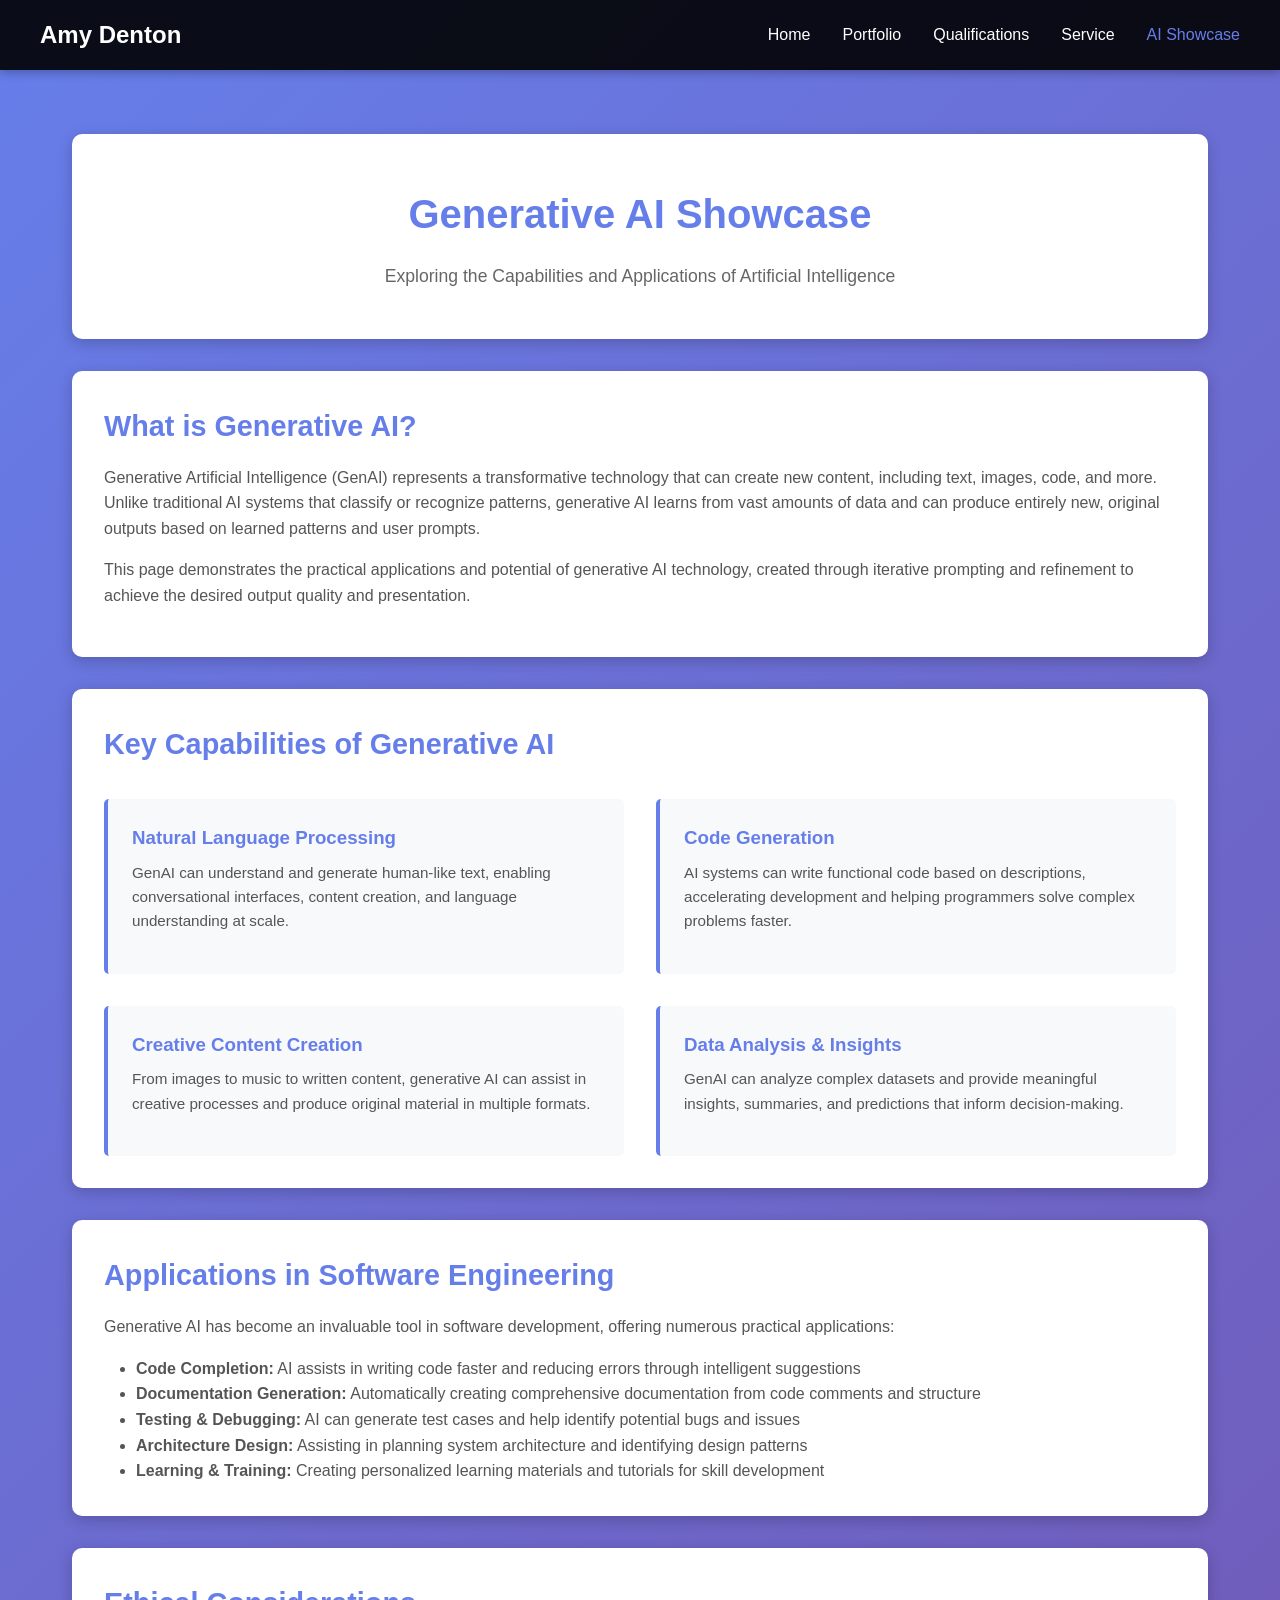
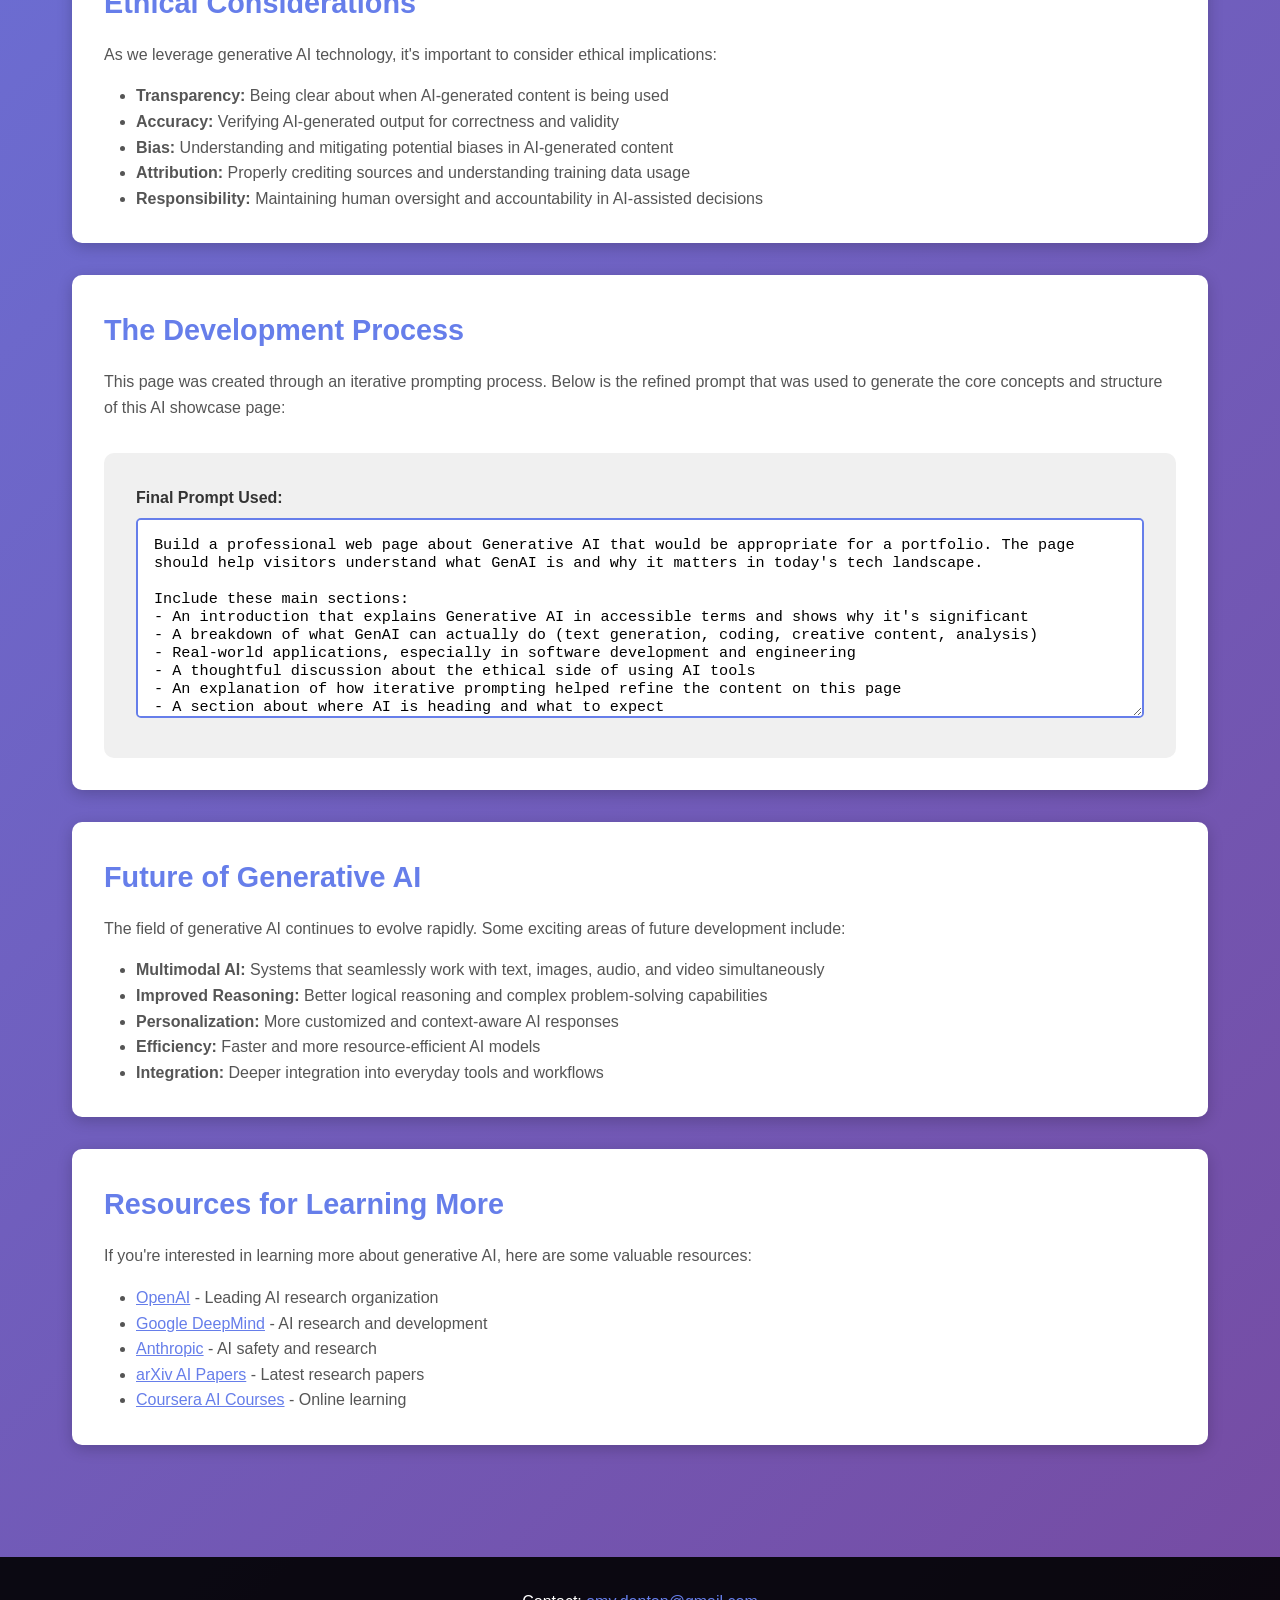
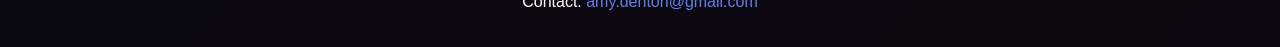
==== genai.html @ 45a6ced4 "Add files via upload page files + resume/photo" ====
<!DOCTYPE html>
<html lang="en">
<head>
    <meta charset="UTF-8">
    <meta name="viewport" content="width=device-width, initial-scale=1.0">
    <title>AI Showcase | Amy Denton</title>
    <style>
        * {
            margin: 0;
            padding: 0;
            box-sizing: border-box;
        }

        body {
            font-family: 'Segoe UI', Tahoma, Geneva, Verdana, sans-serif;
            line-height: 1.6;
            color: #333;
            background: linear-gradient(135deg, #667eea 0%, #764ba2 100%);
            min-height: 100vh;
        }

        nav {
            background-color: rgba(0, 0, 0, 0.9);
            padding: 1rem 2rem;
            position: sticky;
            top: 0;
            z-index: 100;
            box-shadow: 0 2px 10px rgba(0, 0, 0, 0.3);
        }

        .nav-container {
            max-width: 1200px;
            margin: 0 auto;
            display: flex;
            justify-content: space-between;
            align-items: center;
        }

        .logo {
            font-size: 1.5rem;
            font-weight: bold;
            color: white;
        }

        .nav-links {
            display: flex;
            list-style: none;
            gap: 2rem;
        }

        .nav-links a {
            color: white;
            text-decoration: none;
            transition: color 0.3s;
        }

        .nav-links a:hover {
            color: #667eea;
        }

        main {
            max-width: 1200px;
            margin: 2rem auto;
            padding: 2rem;
        }

        .hero {
            background: white;
            padding: 3rem 2rem;
            border-radius: 10px;
            margin-bottom: 2rem;
            box-shadow: 0 4px 15px rgba(0, 0, 0, 0.2);
            text-align: center;
        }

        .hero h1 {
            color: #667eea;
            margin-bottom: 1rem;
            font-size: 2.5rem;
        }

        .hero p {
            color: #666;
            font-size: 1.1rem;
        }

        .content-section {
            background: white;
            padding: 2rem;
            border-radius: 10px;
            margin-bottom: 2rem;
            box-shadow: 0 4px 15px rgba(0, 0, 0, 0.2);
        }

        .content-section h2 {
            color: #667eea;
            margin-bottom: 1rem;
            font-size: 1.8rem;
        }

        .content-section p {
            color: #555;
            margin-bottom: 1rem;
        }

        .ai-features {
            display: grid;
            grid-template-columns: 1fr 1fr;
            gap: 2rem;
            margin-top: 2rem;
        }

        .feature {
            padding: 1.5rem;
            background: #f8f9fa;
            border-left: 4px solid #667eea;
            border-radius: 5px;
        }

        .feature h3 {
            color: #667eea;
            margin-bottom: 0.5rem;
        }

        .feature p {
            color: #555;
            font-size: 0.95rem;
        }

        .prompt-container {
            background: #f0f0f0;
            padding: 2rem;
            border-radius: 10px;
            margin-top: 2rem;
        }

        .prompt-container label {
            display: block;
            margin-bottom: 0.5rem;
            font-weight: bold;
            color: #333;
        }

        textarea {
            width: 100%;
            height: 200px;
            padding: 1rem;
            border: 2px solid #667eea;
            border-radius: 5px;
            font-family: 'Courier New', monospace;
            font-size: 0.95rem;
            resize: vertical;
        }

        textarea:focus {
            outline: none;
            box-shadow: 0 0 10px rgba(102, 126, 234, 0.3);
        }

        footer {
            background-color: rgba(0, 0, 0, 0.9);
            color: white;
            text-align: center;
            padding: 2rem;
            margin-top: 3rem;
        }

        footer a {
            color: #667eea;
            text-decoration: none;
        }

        footer a:hover {
            text-decoration: underline;
        }

        @media (max-width: 768px) {
            .ai-features {
                grid-template-columns: 1fr;
            }

            .nav-links {
                gap: 1rem;
            }

            .hero h1 {
                font-size: 1.8rem;
            }
        }
    </style>
</head>
<body>
    <nav>
        <div class="nav-container">
            <div class="logo">Amy Denton</div>
            <ul class="nav-links">
                <li><a href="index.html">Home</a></li>
                <li><a href="portfolio.html">Portfolio</a></li>
                <li><a href="qualifications.html">Qualifications</a></li>
                <li><a href="service.html">Service</a></li>
                <li><a href="genai.html" style="color: #667eea;">AI Showcase</a></li>
            </ul>
        </div>
    </nav>

    <main>
        <section class="hero">
            <h1>Generative AI Showcase</h1>
            <p>Exploring the Capabilities and Applications of Artificial Intelligence</p>
        </section>

        <section class="content-section">
            <h2>What is Generative AI?</h2>
            <p>Generative Artificial Intelligence (GenAI) represents a transformative technology that can create new content, including text, images, code, and more. Unlike traditional AI systems that classify or recognize patterns, generative AI learns from vast amounts of data and can produce entirely new, original outputs based on learned patterns and user prompts.</p>
            <p>This page demonstrates the practical applications and potential of generative AI technology, created through iterative prompting and refinement to achieve the desired output quality and presentation.</p>
        </section>

        <section class="content-section">
            <h2>Key Capabilities of Generative AI</h2>
            <div class="ai-features">
                <div class="feature">
                    <h3>Natural Language Processing</h3>
                    <p>GenAI can understand and generate human-like text, enabling conversational interfaces, content creation, and language understanding at scale.</p>
                </div>
                <div class="feature">
                    <h3>Code Generation</h3>
                    <p>AI systems can write functional code based on descriptions, accelerating development and helping programmers solve complex problems faster.</p>
                </div>
                <div class="feature">
                    <h3>Creative Content Creation</h3>
                    <p>From images to music to written content, generative AI can assist in creative processes and produce original material in multiple formats.</p>
                </div>
                <div class="feature">
                    <h3>Data Analysis & Insights</h3>
                    <p>GenAI can analyze complex datasets and provide meaningful insights, summaries, and predictions that inform decision-making.</p>
                </div>
            </div>
        </section>

        <section class="content-section">
            <h2>Applications in Software Engineering</h2>
            <p>Generative AI has become an invaluable tool in software development, offering numerous practical applications:</p>
            <ul style="margin-left: 2rem; color: #555;">
                <li><strong>Code Completion:</strong> AI assists in writing code faster and reducing errors through intelligent suggestions</li>
                <li><strong>Documentation Generation:</strong> Automatically creating comprehensive documentation from code comments and structure</li>
                <li><strong>Testing & Debugging:</strong> AI can generate test cases and help identify potential bugs and issues</li>
                <li><strong>Architecture Design:</strong> Assisting in planning system architecture and identifying design patterns</li>
                <li><strong>Learning & Training:</strong> Creating personalized learning materials and tutorials for skill development</li>
            </ul>
        </section>

        <section class="content-section">
            <h2>Ethical Considerations</h2>
            <p>As we leverage generative AI technology, it's important to consider ethical implications:</p>
            <ul style="margin-left: 2rem; color: #555;">
                <li><strong>Transparency:</strong> Being clear about when AI-generated content is being used</li>
                <li><strong>Accuracy:</strong> Verifying AI-generated output for correctness and validity</li>
                <li><strong>Bias:</strong> Understanding and mitigating potential biases in AI-generated content</li>
                <li><strong>Attribution:</strong> Properly crediting sources and understanding training data usage</li>
                <li><strong>Responsibility:</strong> Maintaining human oversight and accountability in AI-assisted decisions</li>
            </ul>
        </section>

        <section class="content-section">
            <h2>The Development Process</h2>
            <p>This page was created through an iterative prompting process. Below is the refined prompt that was used to generate the core concepts and structure of this AI showcase page:</p>
            
            <div class="prompt-container">
                <label for="ai-prompt">Final Prompt Used:</label>
                <textarea id="ai-prompt" readonly>Build a professional web page about Generative AI that would be appropriate for a portfolio. The page should help visitors understand what GenAI is and why it matters in today's tech landscape.

Include these main sections:
- An introduction that explains Generative AI in accessible terms and shows why it's significant
- A breakdown of what GenAI can actually do (text generation, coding, creative content, analysis)
- Real-world applications, especially in software development and engineering
- A thoughtful discussion about the ethical side of using AI tools
- An explanation of how iterative prompting helped refine the content on this page
- A section about where AI is heading and what to expect
- Curated links to reputable AI research organizations

Design considerations:
- Use clear visual organization with good hierarchy
- Apply a modern color scheme (purples and blues work well)
- Make information scannable with lists and sections
- Ensure navigation connects back to other portfolio pages
- Show that I understand both the technical side and the responsible use of AI

This prompt itself should appear in a text area so visitors can see the actual process behind the page creation.</textarea>
            </div>
        </section>

        <section class="content-section">
            <h2>Future of Generative AI</h2>
            <p>The field of generative AI continues to evolve rapidly. Some exciting areas of future development include:</p>
            <ul style="margin-left: 2rem; color: #555;">
                <li><strong>Multimodal AI:</strong> Systems that seamlessly work with text, images, audio, and video simultaneously</li>
                <li><strong>Improved Reasoning:</strong> Better logical reasoning and complex problem-solving capabilities</li>
                <li><strong>Personalization:</strong> More customized and context-aware AI responses</li>
                <li><strong>Efficiency:</strong> Faster and more resource-efficient AI models</li>
                <li><strong>Integration:</strong> Deeper integration into everyday tools and workflows</li>
            </ul>
        </section>

        <section class="content-section">
            <h2>Resources for Learning More</h2>
            <p>If you're interested in learning more about generative AI, here are some valuable resources:</p>
            <ul style="margin-left: 2rem; color: #555;">
                <li><a href="https://www.openai.com" target="_blank" style="color: #667eea;">OpenAI</a> - Leading AI research organization</li>
                <li><a href="https://www.deepmind.google" target="_blank" style="color: #667eea;">Google DeepMind</a> - AI research and development</li>
                <li><a href="https://www.anthropic.com" target="_blank" style="color: #667eea;">Anthropic</a> - AI safety and research</li>
                <li><a href="https://arxiv.org/list/cs.AI/recent" target="_blank" style="color: #667eea;">arXiv AI Papers</a> - Latest research papers</li>
                <li><a href="https://www.coursera.org/courses?query=generative%20ai" target="_blank" style="color: #667eea;">Coursera AI Courses</a> - Online learning</li>
            </ul>
        </section>
    </main>

    <footer>
        <div>
            <p>Contact: <a href="mailto:amy.denton@gmail.com">amy.denton@gmail.com</a></p>
        </div>
    </footer>
</body>
</html>
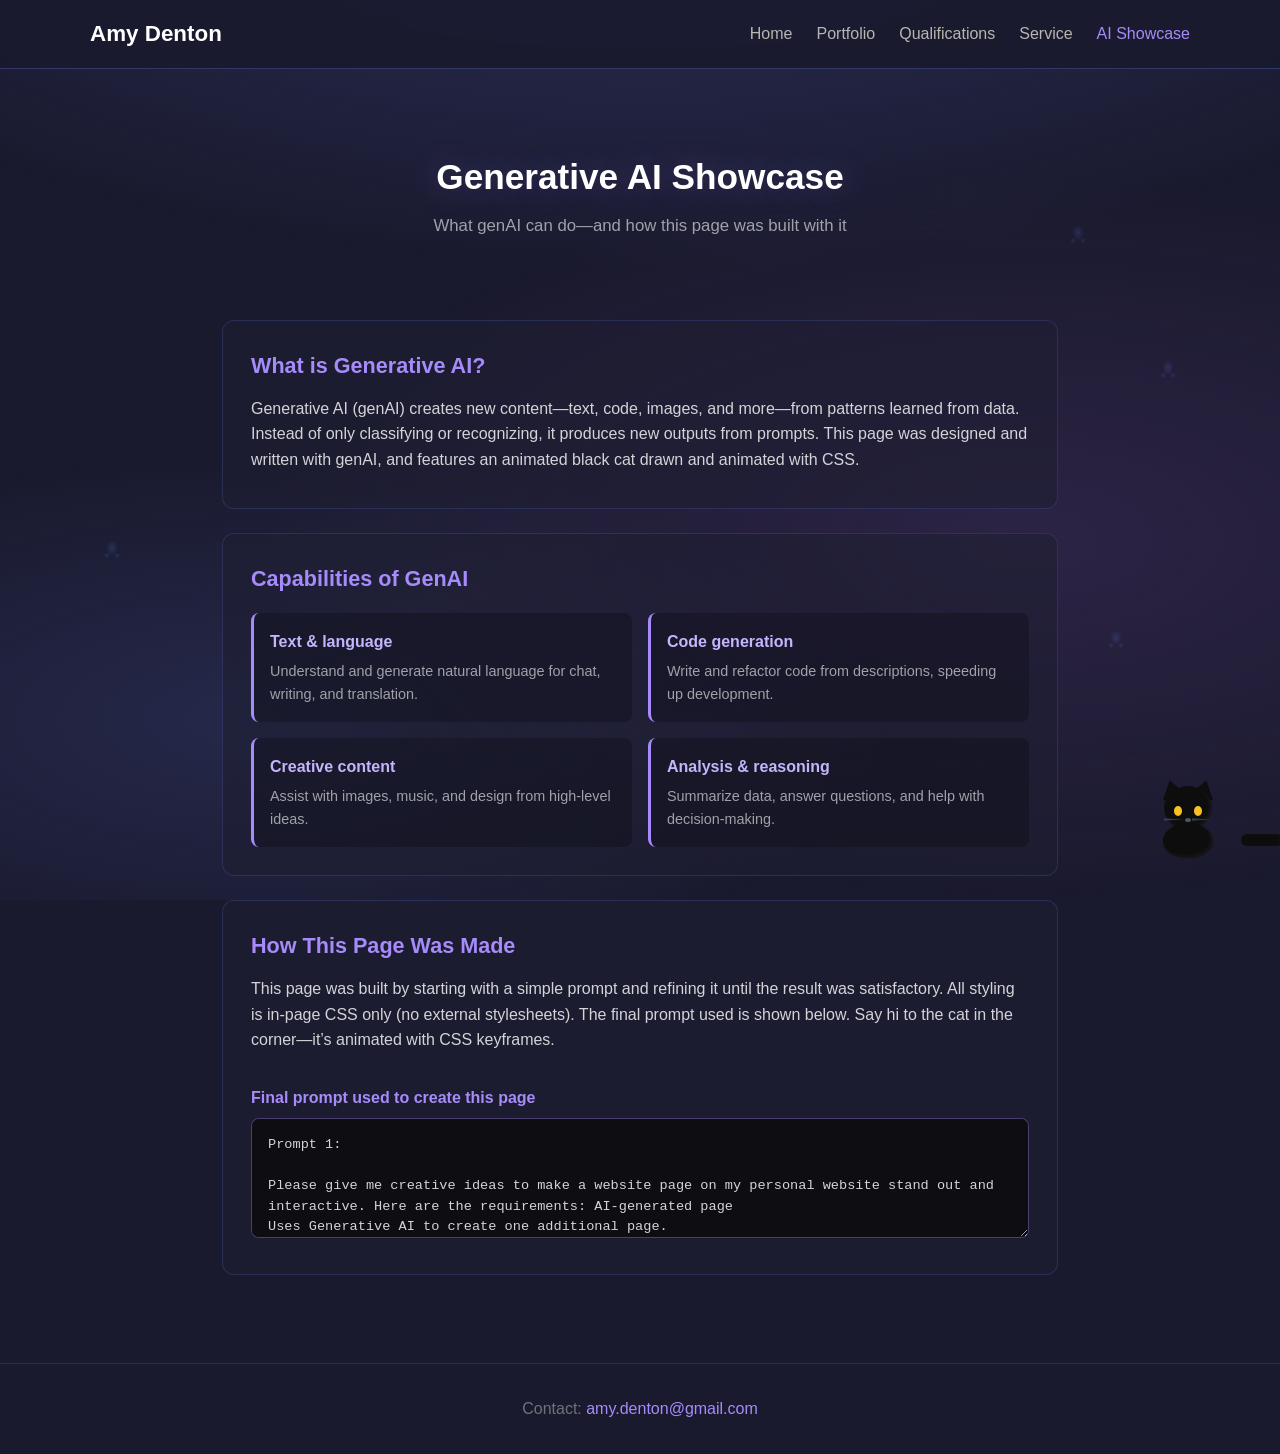
==== commit fcc88afb: "Redoing AI showcase page to make styling better match the rest of my pages and add an animated black" ====
--- a/genai.html
+++ b/genai.html
@@ -5,191 +5,300 @@
     <meta name="viewport" content="width=device-width, initial-scale=1.0">
     <title>AI Showcase | Amy Denton</title>
     <style>
-        * {
-            margin: 0;
-            padding: 0;
-            box-sizing: border-box;
-        }
+        * { margin: 0; padding: 0; box-sizing: border-box; }
 
         body {
             font-family: 'Segoe UI', Tahoma, Geneva, Verdana, sans-serif;
             line-height: 1.6;
-            color: #333;
-            background: linear-gradient(135deg, #667eea 0%, #764ba2 100%);
+            color: #e8e6e3;
+            background: #1a1a2e;
             min-height: 100vh;
+            overflow-x: hidden;
+        }
+
+        /* Subtle moving gradient background */
+        .bg-gradient {
+            position: fixed;
+            inset: 0;
+            background: radial-gradient(ellipse 80% 50% at 50% -20%, rgba(102, 126, 234, 0.25), transparent),
+                        radial-gradient(ellipse 60% 40% at 80% 60%, rgba(118, 75, 162, 0.2), transparent),
+                        radial-gradient(ellipse 50% 30% at 20% 80%, rgba(102, 126, 234, 0.15), transparent);
+            animation: bgPulse 8s ease-in-out infinite alternate;
+            pointer-events: none;
+            z-index: 0;
+        }
+        @keyframes bgPulse {
+            from { opacity: 0.8; }
+            to { opacity: 1; }
         }
 
         nav {
-            background-color: rgba(0, 0, 0, 0.9);
-            padding: 1rem 2rem;
             position: sticky;
             top: 0;
             z-index: 100;
-            box-shadow: 0 2px 10px rgba(0, 0, 0, 0.3);
-        }
-
+            background: rgba(26, 26, 46, 0.9);
+            backdrop-filter: blur(10px);
+            padding: 1rem 2rem;
+            border-bottom: 1px solid rgba(102, 126, 234, 0.3);
+        }
         .nav-container {
-            max-width: 1200px;
+            max-width: 1100px;
             margin: 0 auto;
             display: flex;
             justify-content: space-between;
             align-items: center;
         }
-
-        .logo {
-            font-size: 1.5rem;
-            font-weight: bold;
-            color: white;
-        }
-
-        .nav-links {
-            display: flex;
-            list-style: none;
-            gap: 2rem;
-        }
-
+        .logo { font-size: 1.4rem; font-weight: bold; color: #fff; }
+        .nav-links { display: flex; list-style: none; gap: 1.5rem; }
         .nav-links a {
-            color: white;
+            color: #b8b6b2;
             text-decoration: none;
-            transition: color 0.3s;
-        }
-
-        .nav-links a:hover {
-            color: #667eea;
-        }
-
-        main {
-            max-width: 1200px;
-            margin: 2rem auto;
-            padding: 2rem;
+            transition: color 0.2s;
+        }
+        .nav-links a:hover { color: #a78bfa; }
+        .nav-links .active { color: #a78bfa; }
+
+        main { position: relative; z-index: 1; max-width: 900px; margin: 0 auto; padding: 2rem; }
+
+        /* ----- Animated black cat ----- */
+        .cat-container {
+            position: fixed;
+            bottom: 2rem;
+            right: 2rem;
+            z-index: 50;
+            width: 120px;
+            height: 100px;
+        }
+        .cat {
+            position: relative;
+            width: 100%;
+            height: 100%;
+            animation: catFloat 3s ease-in-out infinite;
+        }
+        @keyframes catFloat {
+            0%, 100% { transform: translateY(0) rotate(-2deg); }
+            50% { transform: translateY(-8px) rotate(2deg); }
+        }
+        .cat-body {
+            position: absolute;
+            bottom: 10px;
+            left: 50%;
+            transform: translateX(-50%);
+            width: 50px;
+            height: 35px;
+            background: #0d0d0d;
+            border-radius: 50% 50% 45% 45%;
+            box-shadow: inset -2px -2px 4px rgba(255,255,255,0.05);
+        }
+        .cat-head {
+            position: absolute;
+            bottom: 38px;
+            left: 50%;
+            transform: translateX(-50%);
+            width: 48px;
+            height: 44px;
+            background: #0d0d0d;
+            border-radius: 50%;
+            box-shadow: inset -2px -2px 4px rgba(255,255,255,0.05);
+        }
+        .cat-ear {
+            position: absolute;
+            bottom: 70px;
+            width: 0;
+            height: 0;
+            border-left: 12px solid transparent;
+            border-right: 12px solid transparent;
+            border-bottom: 18px solid #0d0d0d;
+        }
+        .cat-ear.left { left: 50%; transform: translateX(-28px) rotate(-15deg); }
+        .cat-ear.right { left: 50%; transform: translateX(4px) rotate(15deg); }
+        .cat-tail {
+            position: absolute;
+            bottom: 22px;
+            right: -35px;
+            width: 42px;
+            height: 12px;
+            background: #0d0d0d;
+            border-radius: 6px;
+            transform-origin: left center;
+            animation: tailSway 2s ease-in-out infinite;
+            box-shadow: inset -1px 0 2px rgba(255,255,255,0.05);
+        }
+        @keyframes tailSway {
+            0%, 100% { transform: rotate(-25deg); }
+            50% { transform: rotate(15deg); }
+        }
+        .cat-eye {
+            position: absolute;
+            bottom: 52px;
+            width: 8px;
+            height: 10px;
+            background: #fbbf24;
+            border-radius: 50%;
+            animation: blink 4s ease-in-out infinite;
+        }
+        .cat-eye.left { left: 50%; transform: translateX(-14px); }
+        .cat-eye.right { left: 50%; transform: translateX(6px); }
+        @keyframes blink {
+            0%, 45%, 55%, 100% { transform: translateX(-14px) scaleY(1); }
+            50% { transform: translateX(-14px) scaleY(0.15); }
+        }
+        .cat-eye.right { animation-name: blinkRight; }
+        @keyframes blinkRight {
+            0%, 45%, 55%, 100% { transform: translateX(6px) scaleY(1); }
+            50% { transform: translateX(6px) scaleY(0.15); }
+        }
+        .cat-nose {
+            position: absolute;
+            bottom: 46px;
+            left: 50%;
+            transform: translateX(-50%);
+            width: 6px;
+            height: 4px;
+            background: #4b5563;
+            border-radius: 50%;
+        }
+        .cat-whisker {
+            position: absolute;
+            bottom: 48px;
+            width: 20px;
+            height: 1px;
+            background: linear-gradient(90deg, #374151, transparent);
+            border-radius: 1px;
+        }
+        .cat-whisker.w1 { left: 50%; transform: translateX(-24px) rotate(-5deg); }
+        .cat-whisker.w2 { left: 50%; transform: translateX(-24px); }
+        .cat-whisker.w3 { left: 50%; transform: translateX(-24px) rotate(5deg); }
+        .cat-whisker.w4 { left: 50%; transform: translateX(4px) rotate(5deg); }
+        .cat-whisker.w5 { left: 50%; transform: translateX(4px); }
+        .cat-whisker.w6 { left: 50%; transform: translateX(4px) rotate(-5deg); }
+
+        /* Floating paw prints */
+        .paw {
+            position: fixed;
+            width: 20px;
+            height: 22px;
+            background: radial-gradient(ellipse 6px 8px at 50% 35%, rgba(102, 126, 234, 0.4), transparent),
+                        radial-gradient(circle 3px at 25% 70%, rgba(102, 126, 234, 0.35), transparent),
+                        radial-gradient(circle 3px at 75% 70%, rgba(102, 126, 234, 0.35), transparent);
+            border-radius: 50%;
+            opacity: 0.5;
+            pointer-events: none;
+            z-index: 0;
+            animation: pawFloat 6s ease-in-out infinite;
+        }
+        .paw:nth-child(1) { top: 15%; left: 10%; animation-delay: 0s; }
+        .paw:nth-child(2) { top: 25%; right: 15%; animation-delay: 1.5s; }
+        .paw:nth-child(3) { top: 60%; left: 8%; animation-delay: 3s; }
+        .paw:nth-child(4) { top: 70%; right: 12%; animation-delay: 0.5s; }
+        .paw:nth-child(5) { top: 40%; right: 8%; animation-delay: 2s; }
+        @keyframes pawFloat {
+            0%, 100% { transform: translateY(0) scale(1); opacity: 0.4; }
+            50% { transform: translateY(-12px) scale(1.1); opacity: 0.7; }
         }
 
         .hero {
-            background: white;
-            padding: 3rem 2rem;
-            border-radius: 10px;
+            text-align: center;
+            padding: 3rem 1rem;
             margin-bottom: 2rem;
-            box-shadow: 0 4px 15px rgba(0, 0, 0, 0.2);
-            text-align: center;
-        }
-
+        }
         .hero h1 {
-            color: #667eea;
-            margin-bottom: 1rem;
-            font-size: 2.5rem;
-        }
-
-        .hero p {
-            color: #666;
-            font-size: 1.1rem;
-        }
+            font-size: 2.2rem;
+            color: #fff;
+            margin-bottom: 0.5rem;
+            text-shadow: 0 0 30px rgba(167, 139, 250, 0.3);
+        }
+        .hero p { color: #a1a1aa; font-size: 1.05rem; }
 
         .content-section {
-            background: white;
-            padding: 2rem;
-            border-radius: 10px;
-            margin-bottom: 2rem;
-            box-shadow: 0 4px 15px rgba(0, 0, 0, 0.2);
-        }
-
+            background: rgba(30, 30, 50, 0.6);
+            border: 1px solid rgba(102, 126, 234, 0.2);
+            border-radius: 12px;
+            padding: 1.75rem;
+            margin-bottom: 1.5rem;
+            transition: box-shadow 0.3s, border-color 0.3s;
+        }
+        .content-section:hover {
+            box-shadow: 0 0 24px rgba(102, 126, 234, 0.15);
+            border-color: rgba(102, 126, 234, 0.35);
+        }
         .content-section h2 {
-            color: #667eea;
-            margin-bottom: 1rem;
-            font-size: 1.8rem;
-        }
-
-        .content-section p {
-            color: #555;
-            margin-bottom: 1rem;
-        }
-
-        .ai-features {
+            color: #a78bfa;
+            font-size: 1.35rem;
+            margin-bottom: 0.75rem;
+        }
+        .content-section p, .content-section li { color: #d4d4d8; margin-bottom: 0.5rem; }
+        .content-section ul { margin-left: 1.5rem; }
+
+        .capability-grid {
             display: grid;
             grid-template-columns: 1fr 1fr;
-            gap: 2rem;
+            gap: 1rem;
+            margin-top: 1rem;
+        }
+        .capability {
+            padding: 1rem;
+            background: rgba(0, 0, 0, 0.25);
+            border-radius: 8px;
+            border-left: 3px solid #a78bfa;
+        }
+        .capability h3 { color: #c4b5fd; font-size: 1rem; margin-bottom: 0.35rem; }
+        .capability p { color: #a1a1aa; font-size: 0.9rem; margin: 0; }
+
+        .prompt-section {
             margin-top: 2rem;
         }
-
-        .feature {
-            padding: 1.5rem;
-            background: #f8f9fa;
-            border-left: 4px solid #667eea;
-            border-radius: 5px;
-        }
-
-        .feature h3 {
-            color: #667eea;
-            margin-bottom: 0.5rem;
-        }
-
-        .feature p {
-            color: #555;
-            font-size: 0.95rem;
-        }
-
-        .prompt-container {
-            background: #f0f0f0;
-            padding: 2rem;
-            border-radius: 10px;
-            margin-top: 2rem;
-        }
-
-        .prompt-container label {
+        .prompt-section label {
             display: block;
             margin-bottom: 0.5rem;
-            font-weight: bold;
-            color: #333;
-        }
-
-        textarea {
+            font-weight: 600;
+            color: #a78bfa;
+        }
+        .prompt-box {
             width: 100%;
-            height: 200px;
+            min-height: 120px;
+            max-height: 280px;
+            overflow-y: auto;
             padding: 1rem;
-            border: 2px solid #667eea;
-            border-radius: 5px;
-            font-family: 'Courier New', monospace;
-            font-size: 0.95rem;
+            background: #0d0d12;
+            border: 1px solid rgba(167, 139, 250, 0.4);
+            border-radius: 8px;
+            color: #d4d4d8;
+            font-family: 'Consolas', 'Monaco', monospace;
+            font-size: 0.85rem;
+            line-height: 1.5;
             resize: vertical;
         }
-
-        textarea:focus {
+        .prompt-box:focus {
             outline: none;
-            box-shadow: 0 0 10px rgba(102, 126, 234, 0.3);
+            box-shadow: 0 0 0 2px rgba(167, 139, 250, 0.3);
         }
 
         footer {
-            background-color: rgba(0, 0, 0, 0.9);
-            color: white;
             text-align: center;
             padding: 2rem;
-            margin-top: 3rem;
-        }
-
-        footer a {
-            color: #667eea;
-            text-decoration: none;
-        }
-
-        footer a:hover {
-            text-decoration: underline;
-        }
+            margin-top: 2rem;
+            color: #71717a;
+            border-top: 1px solid rgba(102, 126, 234, 0.2);
+        }
+        footer a { color: #a78bfa; text-decoration: none; }
+        footer a:hover { text-decoration: underline; }
 
         @media (max-width: 768px) {
-            .ai-features {
-                grid-template-columns: 1fr;
-            }
-
-            .nav-links {
-                gap: 1rem;
-            }
-
-            .hero h1 {
-                font-size: 1.8rem;
-            }
+            .capability-grid { grid-template-columns: 1fr; }
+            .cat-container { width: 90px; height: 75px; bottom: 1rem; right: 1rem; }
+            .cat-tail { width: 32px; right: -28px; }
         }
     </style>
 </head>
 <body>
+    <div class="bg-gradient"></div>
+    <div class="paw"></div>
+    <div class="paw"></div>
+    <div class="paw"></div>
+    <div class="paw"></div>
+    <div class="paw"></div>
+
     <nav>
         <div class="nav-container">
             <div class="logo">Amy Denton</div>
@@ -198,7 +307,7 @@
                 <li><a href="portfolio.html">Portfolio</a></li>
                 <li><a href="qualifications.html">Qualifications</a></li>
                 <li><a href="service.html">Service</a></li>
-                <li><a href="genai.html" style="color: #667eea;">AI Showcase</a></li>
+                <li><a href="genai.html" class="active">AI Showcase</a></li>
             </ul>
         </div>
     </nav>
@@ -206,118 +315,84 @@
     <main>
         <section class="hero">
             <h1>Generative AI Showcase</h1>
-            <p>Exploring the Capabilities and Applications of Artificial Intelligence</p>
+            <p>What genAI can do—and how this page was built with it</p>
         </section>
 
         <section class="content-section">
             <h2>What is Generative AI?</h2>
-            <p>Generative Artificial Intelligence (GenAI) represents a transformative technology that can create new content, including text, images, code, and more. Unlike traditional AI systems that classify or recognize patterns, generative AI learns from vast amounts of data and can produce entirely new, original outputs based on learned patterns and user prompts.</p>
-            <p>This page demonstrates the practical applications and potential of generative AI technology, created through iterative prompting and refinement to achieve the desired output quality and presentation.</p>
+            <p>Generative AI (genAI) creates new content—text, code, images, and more—from patterns learned from data. Instead of only classifying or recognizing, it produces new outputs from prompts. This page was designed and written with genAI, and features an animated black cat drawn and animated with CSS.</p>
         </section>
 
         <section class="content-section">
-            <h2>Key Capabilities of Generative AI</h2>
-            <div class="ai-features">
-                <div class="feature">
-                    <h3>Natural Language Processing</h3>
-                    <p>GenAI can understand and generate human-like text, enabling conversational interfaces, content creation, and language understanding at scale.</p>
+            <h2>Capabilities of GenAI</h2>
+            <div class="capability-grid">
+                <div class="capability">
+                    <h3>Text & language</h3>
+                    <p>Understand and generate natural language for chat, writing, and translation.</p>
                 </div>
-                <div class="feature">
-                    <h3>Code Generation</h3>
-                    <p>AI systems can write functional code based on descriptions, accelerating development and helping programmers solve complex problems faster.</p>
+                <div class="capability">
+                    <h3>Code generation</h3>
+                    <p>Write and refactor code from descriptions, speeding up development.</p>
                 </div>
-                <div class="feature">
-                    <h3>Creative Content Creation</h3>
-                    <p>From images to music to written content, generative AI can assist in creative processes and produce original material in multiple formats.</p>
+                <div class="capability">
+                    <h3>Creative content</h3>
+                    <p>Assist with images, music, and design from high-level ideas.</p>
                 </div>
-                <div class="feature">
-                    <h3>Data Analysis & Insights</h3>
-                    <p>GenAI can analyze complex datasets and provide meaningful insights, summaries, and predictions that inform decision-making.</p>
+                <div class="capability">
+                    <h3>Analysis & reasoning</h3>
+                    <p>Summarize data, answer questions, and help with decision-making.</p>
                 </div>
             </div>
         </section>
 
         <section class="content-section">
-            <h2>Applications in Software Engineering</h2>
-            <p>Generative AI has become an invaluable tool in software development, offering numerous practical applications:</p>
-            <ul style="margin-left: 2rem; color: #555;">
-                <li><strong>Code Completion:</strong> AI assists in writing code faster and reducing errors through intelligent suggestions</li>
-                <li><strong>Documentation Generation:</strong> Automatically creating comprehensive documentation from code comments and structure</li>
-                <li><strong>Testing & Debugging:</strong> AI can generate test cases and help identify potential bugs and issues</li>
-                <li><strong>Architecture Design:</strong> Assisting in planning system architecture and identifying design patterns</li>
-                <li><strong>Learning & Training:</strong> Creating personalized learning materials and tutorials for skill development</li>
-            </ul>
-        </section>
-
-        <section class="content-section">
-            <h2>Ethical Considerations</h2>
-            <p>As we leverage generative AI technology, it's important to consider ethical implications:</p>
-            <ul style="margin-left: 2rem; color: #555;">
-                <li><strong>Transparency:</strong> Being clear about when AI-generated content is being used</li>
-                <li><strong>Accuracy:</strong> Verifying AI-generated output for correctness and validity</li>
-                <li><strong>Bias:</strong> Understanding and mitigating potential biases in AI-generated content</li>
-                <li><strong>Attribution:</strong> Properly crediting sources and understanding training data usage</li>
-                <li><strong>Responsibility:</strong> Maintaining human oversight and accountability in AI-assisted decisions</li>
-            </ul>
-        </section>
-
-        <section class="content-section">
-            <h2>The Development Process</h2>
-            <p>This page was created through an iterative prompting process. Below is the refined prompt that was used to generate the core concepts and structure of this AI showcase page:</p>
-            
-            <div class="prompt-container">
-                <label for="ai-prompt">Final Prompt Used:</label>
-                <textarea id="ai-prompt" readonly>Build a professional web page about Generative AI that would be appropriate for a portfolio. The page should help visitors understand what GenAI is and why it matters in today's tech landscape.
-
-Include these main sections:
-- An introduction that explains Generative AI in accessible terms and shows why it's significant
-- A breakdown of what GenAI can actually do (text generation, coding, creative content, analysis)
-- Real-world applications, especially in software development and engineering
-- A thoughtful discussion about the ethical side of using AI tools
-- An explanation of how iterative prompting helped refine the content on this page
-- A section about where AI is heading and what to expect
-- Curated links to reputable AI research organizations
-
-Design considerations:
-- Use clear visual organization with good hierarchy
-- Apply a modern color scheme (purples and blues work well)
-- Make information scannable with lists and sections
-- Ensure navigation connects back to other portfolio pages
-- Show that I understand both the technical side and the responsible use of AI
-
-This prompt itself should appear in a text area so visitors can see the actual process behind the page creation.</textarea>
+            <h2>How This Page Was Made</h2>
+            <p>This page was built by starting with a simple prompt and refining it until the result was satisfactory. All styling is in-page CSS only (no external stylesheets). The final prompt used is shown below. Say hi to the cat in the corner—it’s animated with CSS keyframes.</p>
+
+            <div class="prompt-section">
+                <label for="ai-prompt">Final prompt used to create this page</label>
+                <textarea id="ai-prompt" class="prompt-box" readonly>Prompt 1:
+
+Please give me creative ideas to make a website page on my personal website stand out and interactive. Here are the requirements: AI-generated page
+Uses Generative AI to create one additional page.
+Does not change styles like the other required pages.
+Styling will be handled through AI-generated inline CSS instead of from the required external CSS files 
+Presents the capabilities of generative artificial intelligence (genAI).
+Starts with a simple prompt.
+Continually adds to the prompt until output is satisfied by you.
+Creates a text box in the new page (Generative AI services can do this for you) that contains the prompt used by you in the final version of your AI-generated page.
+The text box refers to an HTML textbox (see HTML Textbox: A Comprehensive GuideLinks to an external site.).
+You can achieve this behavior with multiline text box (i.e., a <textarea>) that is pre-populated with your prompt text.
+If your prompt is very lengthy, you should add a scrollbar to the text box. 
+Labels the page as genai.html.
+Prompt 2:
+
+Make the style have similar elements and design as my existing styles. I am looking for something cool, some sort of animation, or moving figure (I have a black cat, maybe incorporate that?) you must follow the requirements from the previous message, but you do not need to consider the existing genai page I have.</textarea>
             </div>
         </section>
-
-        <section class="content-section">
-            <h2>Future of Generative AI</h2>
-            <p>The field of generative AI continues to evolve rapidly. Some exciting areas of future development include:</p>
-            <ul style="margin-left: 2rem; color: #555;">
-                <li><strong>Multimodal AI:</strong> Systems that seamlessly work with text, images, audio, and video simultaneously</li>
-                <li><strong>Improved Reasoning:</strong> Better logical reasoning and complex problem-solving capabilities</li>
-                <li><strong>Personalization:</strong> More customized and context-aware AI responses</li>
-                <li><strong>Efficiency:</strong> Faster and more resource-efficient AI models</li>
-                <li><strong>Integration:</strong> Deeper integration into everyday tools and workflows</li>
-            </ul>
-        </section>
-
-        <section class="content-section">
-            <h2>Resources for Learning More</h2>
-            <p>If you're interested in learning more about generative AI, here are some valuable resources:</p>
-            <ul style="margin-left: 2rem; color: #555;">
-                <li><a href="https://www.openai.com" target="_blank" style="color: #667eea;">OpenAI</a> - Leading AI research organization</li>
-                <li><a href="https://www.deepmind.google" target="_blank" style="color: #667eea;">Google DeepMind</a> - AI research and development</li>
-                <li><a href="https://www.anthropic.com" target="_blank" style="color: #667eea;">Anthropic</a> - AI safety and research</li>
-                <li><a href="https://arxiv.org/list/cs.AI/recent" target="_blank" style="color: #667eea;">arXiv AI Papers</a> - Latest research papers</li>
-                <li><a href="https://www.coursera.org/courses?query=generative%20ai" target="_blank" style="color: #667eea;">Coursera AI Courses</a> - Online learning</li>
-            </ul>
-        </section>
     </main>
 
+    <div class="cat-container">
+        <div class="cat">
+            <div class="cat-ear left"></div>
+            <div class="cat-ear right"></div>
+            <div class="cat-tail"></div>
+            <div class="cat-head"></div>
+            <div class="cat-body"></div>
+            <div class="cat-eye left"></div>
+            <div class="cat-eye right"></div>
+            <div class="cat-nose"></div>
+            <div class="cat-whisker w1"></div>
+            <div class="cat-whisker w2"></div>
+            <div class="cat-whisker w3"></div>
+            <div class="cat-whisker w4"></div>
+            <div class="cat-whisker w5"></div>
+            <div class="cat-whisker w6"></div>
+        </div>
+    </div>
+
     <footer>
-        <div>
-            <p>Contact: <a href="mailto:amy.denton@gmail.com">amy.denton@gmail.com</a></p>
-        </div>
+        <p>Contact: <a href="mailto:amy.denton@gmail.com">amy.denton@gmail.com</a></p>
     </footer>
 </body>
 </html>
